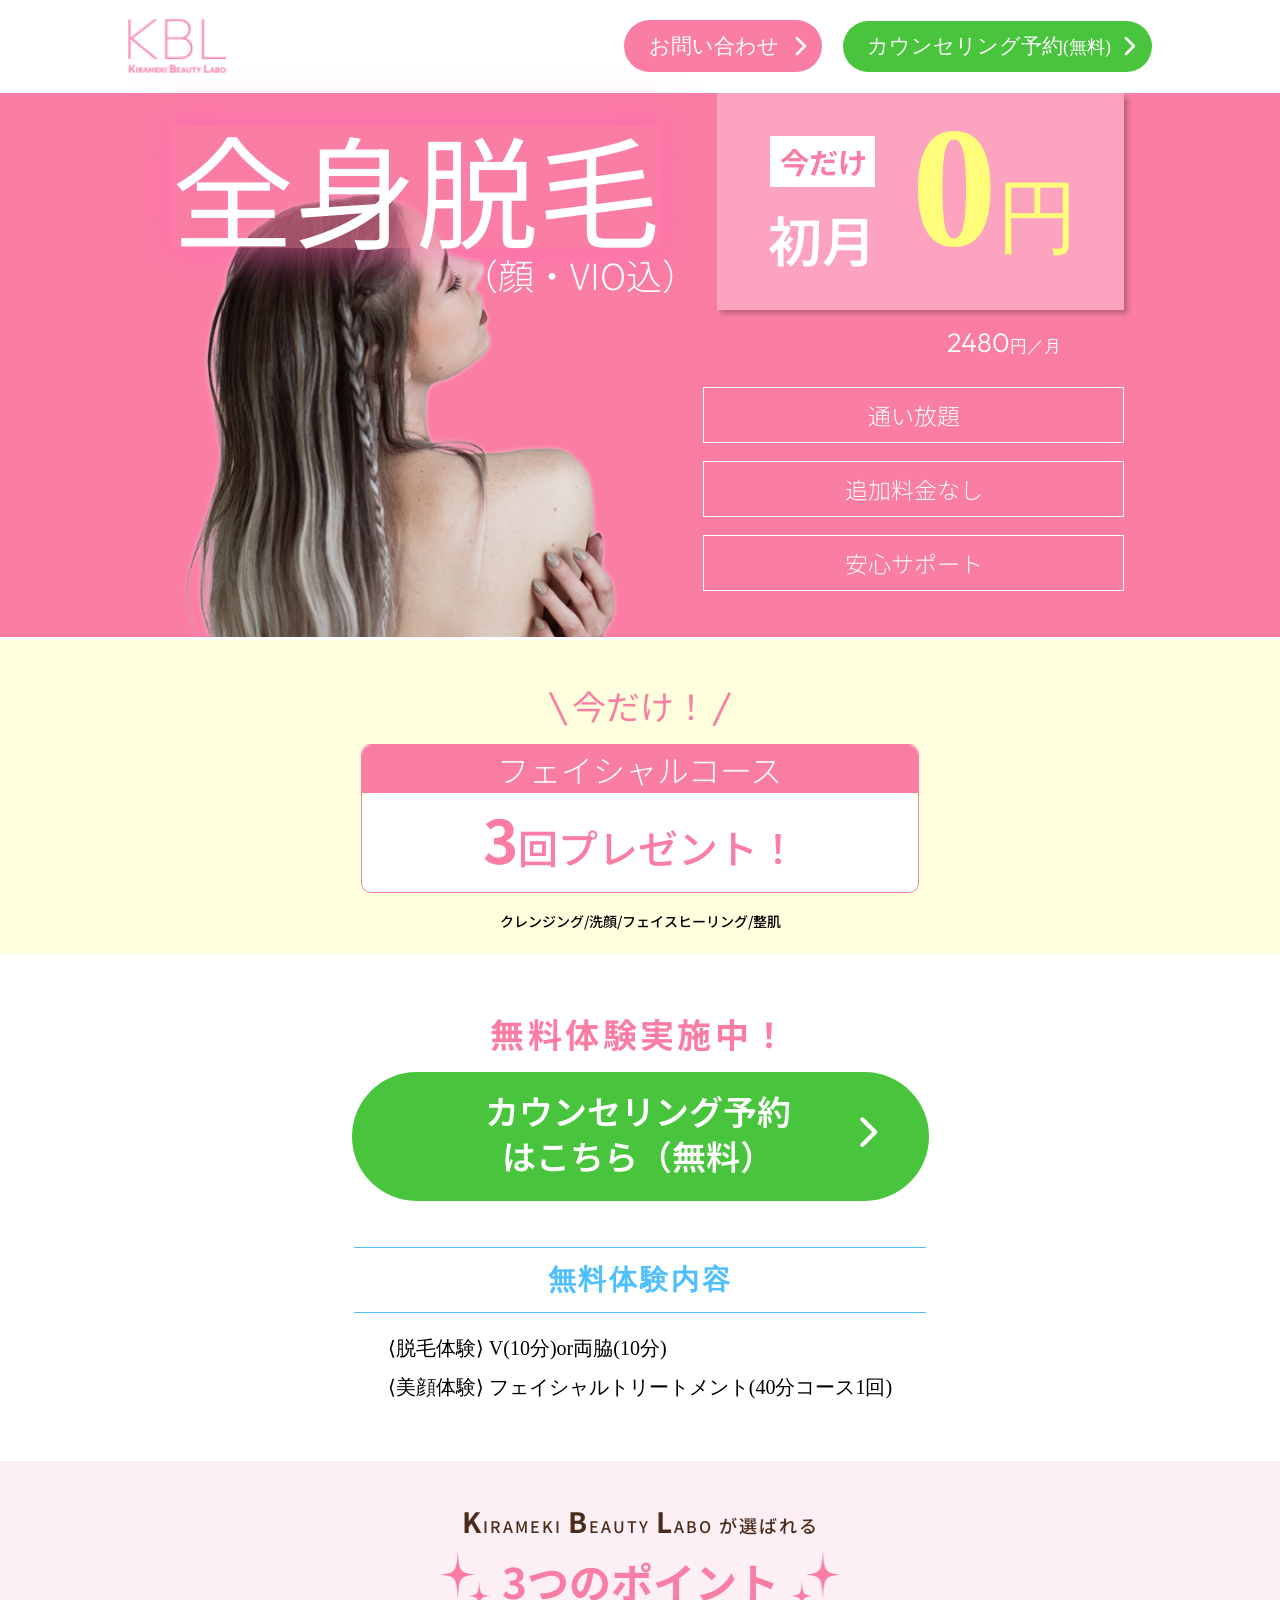
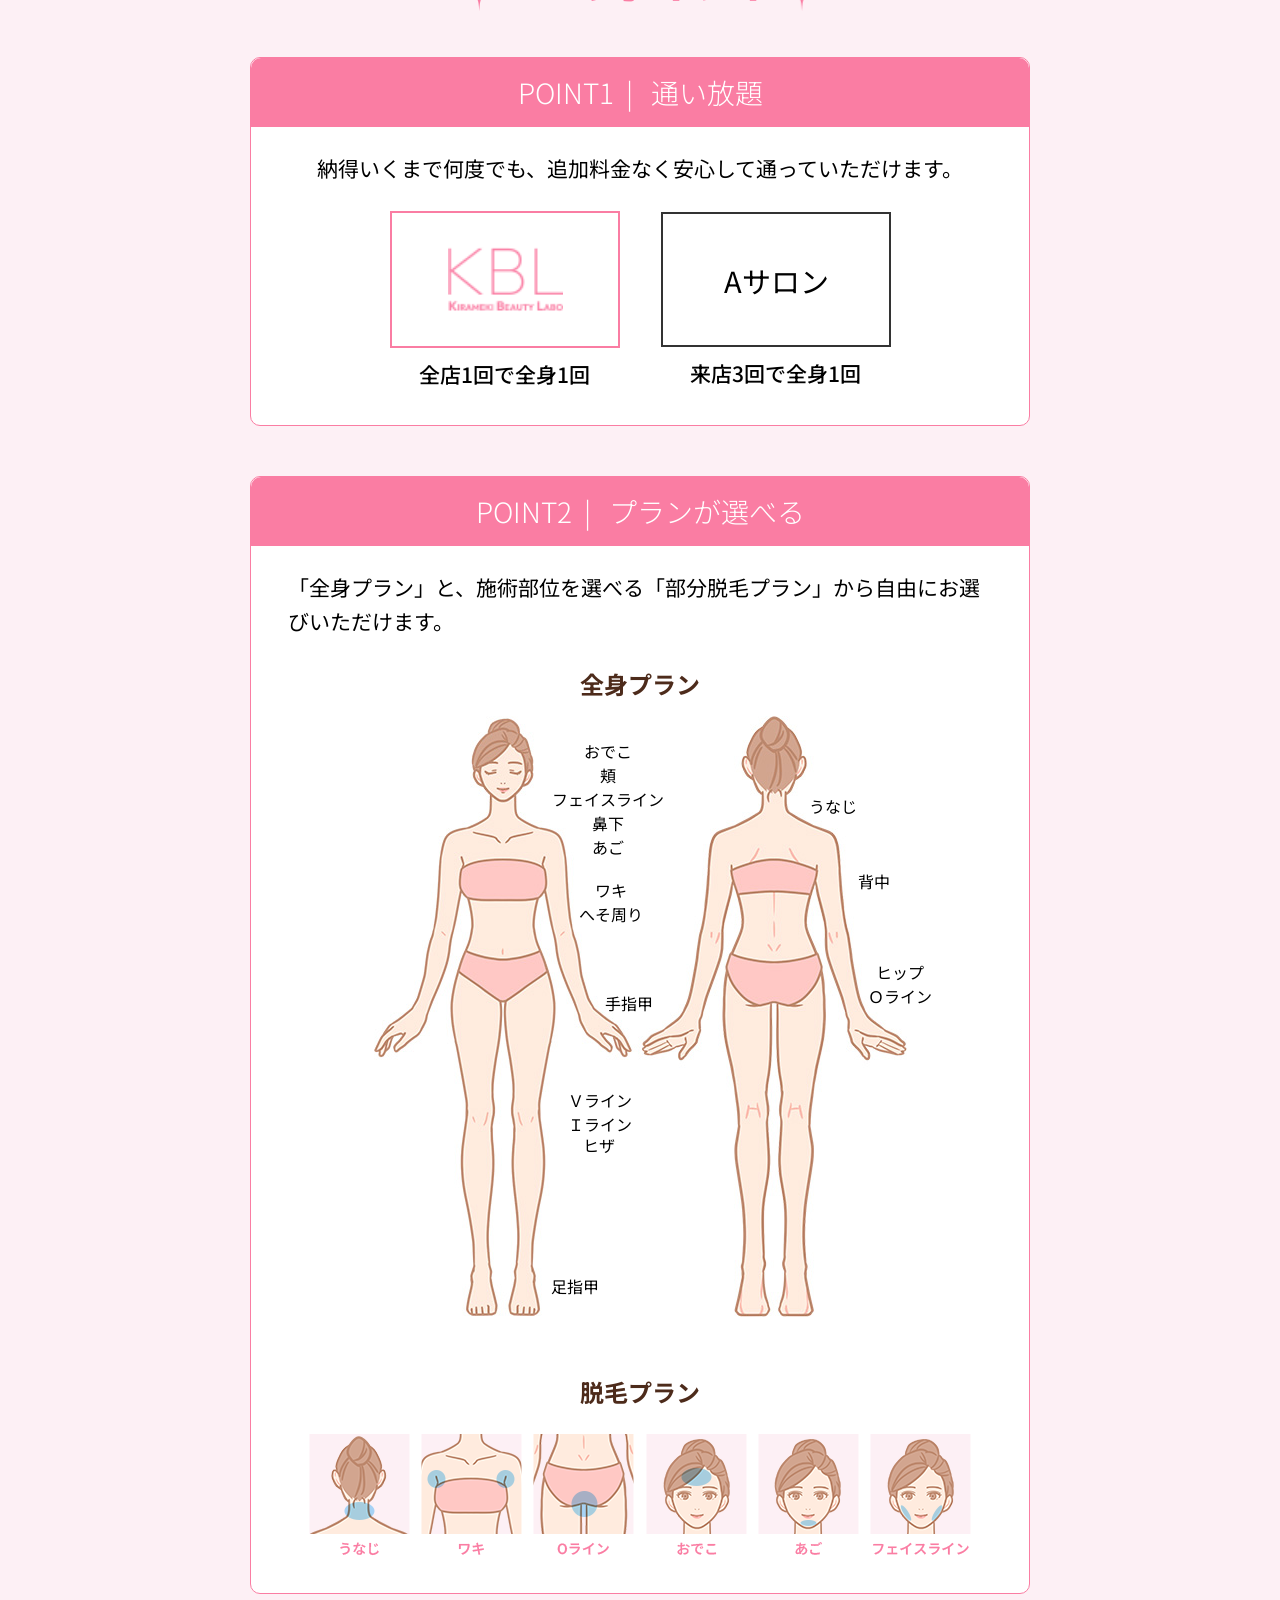
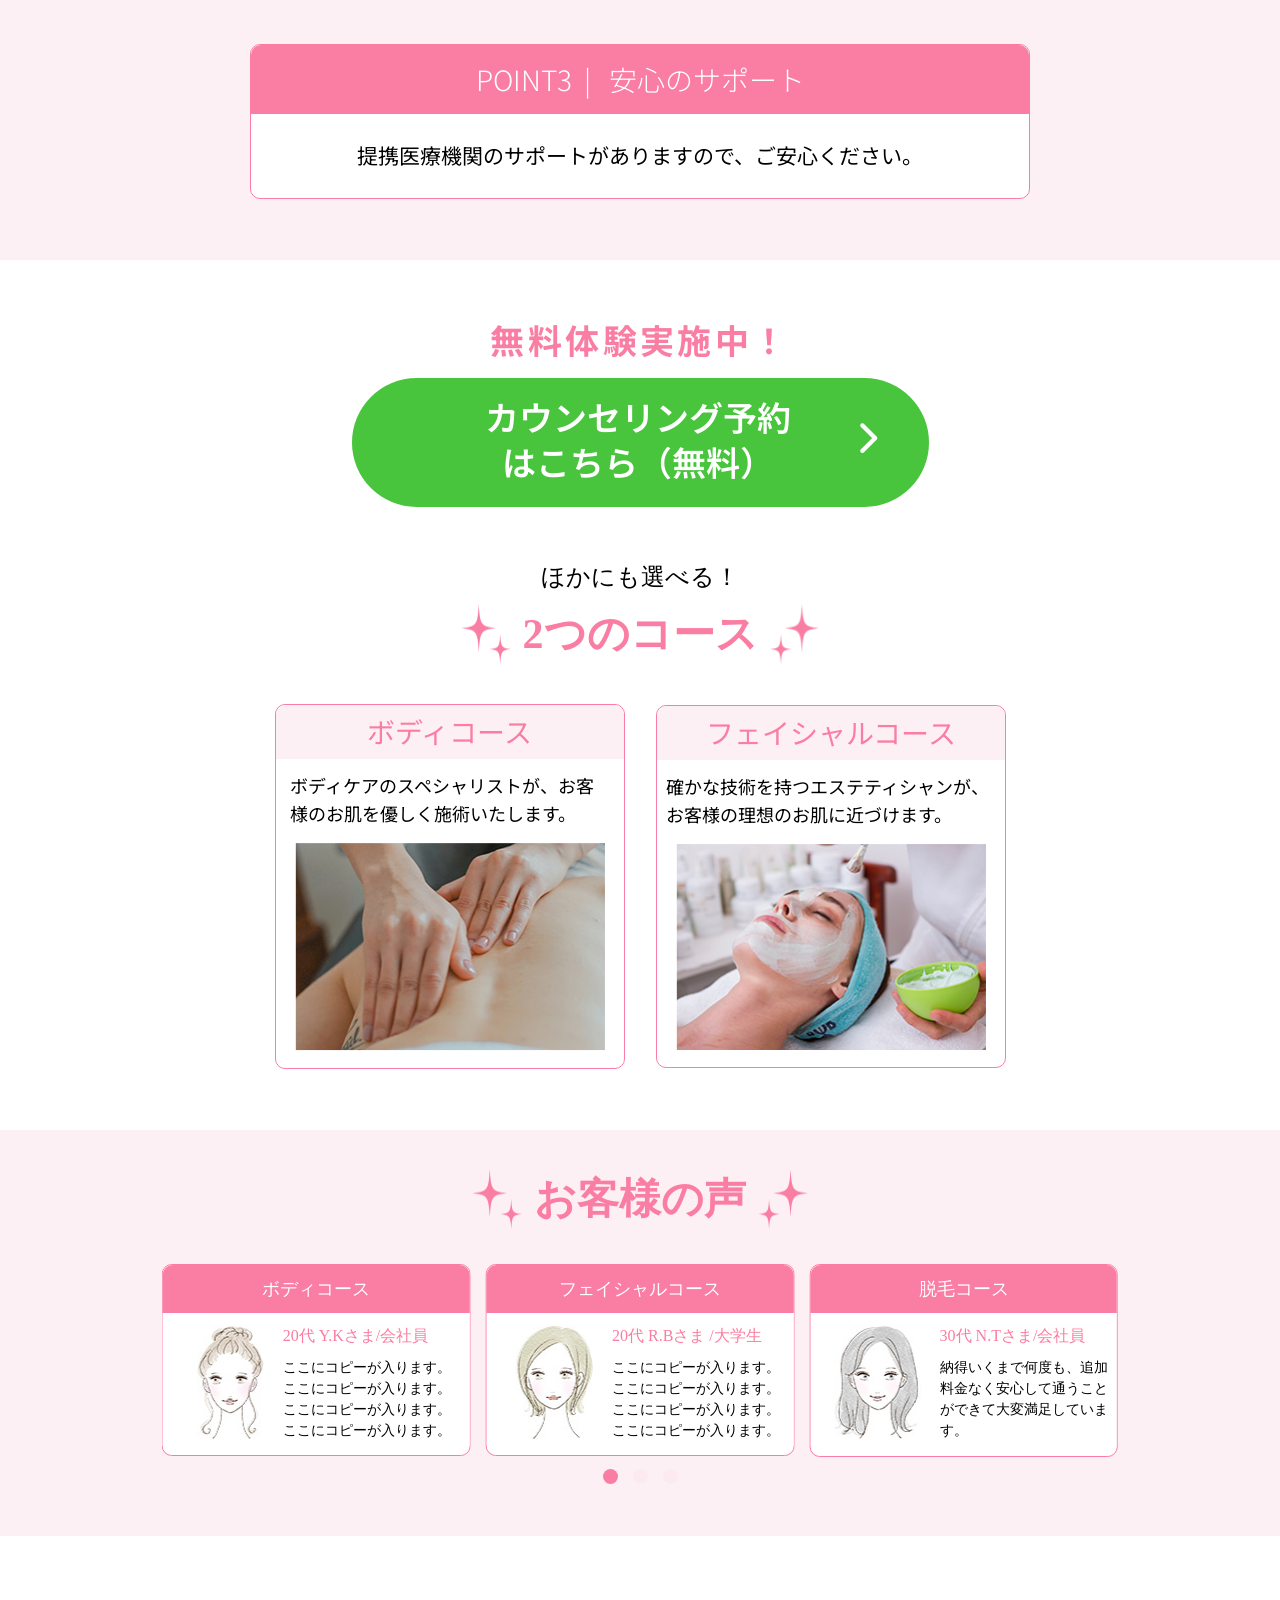
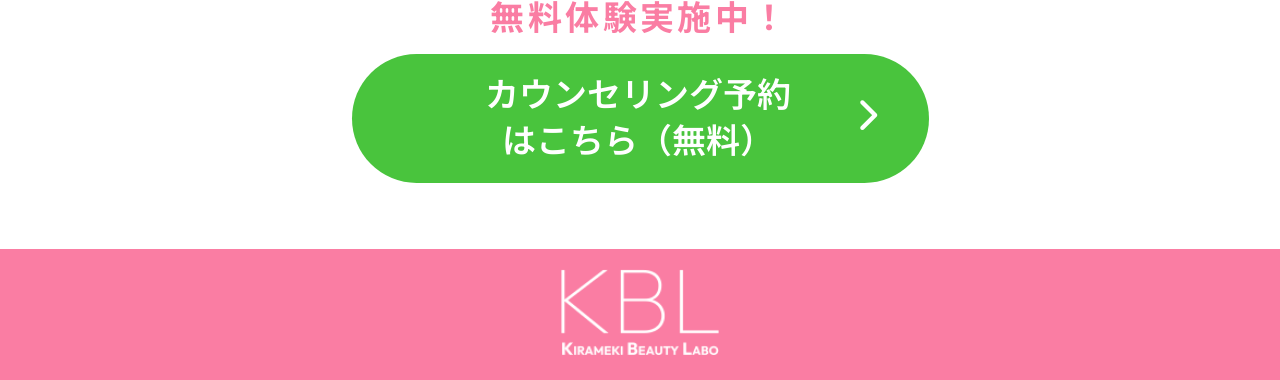
==== index.html @ ac5797e5 "初回投稿" ====
<!DOCTYPE html>
<html lang="ja">
<head>
    <title>全身脱毛今だけ初月0円：KIRAMEKI BEAUTY LABO</title>
    <meta charset="UTF-8">
    <meta name="viewport" content="width=device-width, initial-scale=1.0">
    <meta name="description" content="通い放題、追加料金なし、安心サポートのKBL全身脱毛が今だけ初月0円">
    <meta property="og:title" content="全身脱毛今だけ初月0円：KIRAMEKI BEAUTY LABO">
    <meta property="og:description" content="通い放題、追加料金なし、安心サポートのKBL全身脱毛が今だけ初月0円">
    <meta property="og:type" content="article">
    <meta property="og:url" content="https://example.com">
    <meta property="og:site_name" content="KIRAMEKI BEAUTY LABO">
    <!-- font -->
    <link rel="preconnect" href="https://fonts.googleapis.com">
    <link rel="preconnect" href="https://fonts.gstatic.com" crossorigin>
    <link href="https://fonts.googleapis.com/css2?family=Noto+Sans+JP:wght@100..900&family=Outfit:wght@100..900&display=swap" rel="stylesheet">
    <!-- css -->
    <link rel="stylesheet" type="text/css" href="/assets/style/reset.css">
    <link rel="stylesheet" type="text/css" href="/assets/style/styles.css">
    <link rel="stylesheet" type="text/css" href="/assets/style/styles-mobile.css">
    <!-- Font Awesome 6.7.0 CDN（無料版） -->
    <link href="https://cdnjs.cloudflare.com/ajax/libs/font-awesome/6.7.2/css/all.min.css" rel="stylesheet">
    <!-- js -->
    <script src="https://ajax.googleapis.com/ajax/libs/jquery/3.6.0/jquery.min.js"></script>
    <script src="/assets/script/main.js" defer></script>
    <script src="/assets/script/swiper.js" defer></script>
    <!-------------- Swiper CSS ------------------------------------------------------------->
    <link rel="stylesheet" href="https://cdn.jsdelivr.net/npm/swiper@8/swiper-bundle.min.css">
    <!-------------- Swiper JS -------------------------------------------------------------->
    <script src="https://cdn.jsdelivr.net/npm/swiper@8/swiper-bundle.min.js"></script>
</head>
<body>
    <header class="header">
        <div class="header__logo">
            <img src="/assets/image/logo.png" alt="KBLのロゴ">
        </div>
        <nav class="header-nav">
            <a href="/anfrage" class="header__link header__link--pink">
                <p class="header__link-text">お問い合わせ</p>
                <i class="fa-solid fa-chevron-right header__icon"></i>
            </a>
            <a href="/reservation" class="header__link header__link--green">
                <p class="header__link-text">カウンセリング予約<span>(無料)</span></p>
                <i class="fa-solid fa-chevron-right header__icon"></i>
            </a>
        </nav>
    </header>
    <main class="main">
        <section class="main-visual">
            <picture>
                <source media="(min-width: 768px)" srcset="/assets/image/mainvisual.jpg">
                <source media="(max-width: 767px)" srcset="/assets/image/main_visual_sp.jpg">
                <img src="/assets/image/mainvisual.jpg" alt="メインビジュアル">
            </picture>
            <div class="main-visual__wrapper" >
                <h1 class="main-visual__title">全身脱毛</h1>
                <p class="main-visual__subtitle">（顔・VIO込）</p>
                <div class="main-visual__price">
                    <div class="main-visual__price-top">
                        <span class="main-visual__label main-visual__label--pink">今だけ</span>
                        <span class="main-visual__label main-visual__label--white">初月</span>
                    </div>
                    <div class="main-visual__price-bottom">
                        <span class="main-visual__price-value">0</span><span class="main-visual__price-unit">円</span>
                    </div>
                </div>
                <div class="main-visual__monthly">
                    <p class="main-visual__monthly-price">2480<span class="main-visual__monthly-unit">円／月</span></p>
                </div>
                <div class="main-visual__features">
                    <div class="main-visual__feature">通い放題</div>
                    <div class="main-visual__feature">追加料金なし</div>
                    <div class="main-visual__feature">安心サポート</div>
                </div>
            </div>
        </section>
        <section class="campaign">
            <p class="campaign__label">
                <span class="campaign__label--left">\</span>
                今だけ！
                <span class="campaign__label--right">/</span>
            </p>
            <div class="campaign__content">
                <h2 class="campaign__title">フェイシャルコース</h2>
                <p class="campaign__gift"><strong>3</strong>回プレゼント！</p>
            </div>
            <p class="campaign__details">クレンジング/洗顔/フェイスヒーリング/整肌</p>
        </section>
        <section class="trial">
            <h2 class="trial__title">無料体験実施中！</h2>
            <div class="trial__cta">
                <p class="trial__text">カウンセリング予約<span>はこちら（無料）</span></p>
                <i class="trial__icon fa-solid fa-chevron-right"></i>
            </div>
        </section>
        <section class="trial-detail">
            <h2 class="trial-detail__title">無料体験内容</h2>
            <div class="trial-detail__content">
                <h3 class="trial-detail__item">⟨脱毛体験⟩ V<span>(10分)</span>or両脇<span>(10分)</span></h3>
                <h3 class="trial-detail__item">⟨美顔体験⟩ フェイシャルトリートメント<span>(40分コース1回)</span></h3>
            </div>    
        </section>
        <section class="features">
            <div class="features__intro">
                <p class="features__brand"><span><strong>K</strong>IRAMEKI <strong>B</strong>EAUTY <strong>L</strong>ABO</span> が選ばれる</p>
                <h2 class="glitter features__title">
                    <img src="/assets/image/kirakira_1.png" alt="キラキラマーク">
                    3つのポイント
                    <img src="/assets/image/kirakira_2.png" alt="キラキラマーク">
                </h2>
            </div>
            <div class="features__points">
                <div class="features__point features__point--unlimited">
                    <h3 class="features__heading">POINT1&nbsp;&nbsp;|&nbsp;&nbsp;&nbsp;通い放題</h3>
                    <p class="features__desc">納得いくまで何度でも、追加料金なく安心して通っていただけます。</p>
                    <div class="comparison">
                        <div class="comparison__item">
                            <div class="comparison__logo comparison__logo--pink">
                                <img src="/assets/image/logo.png" alt="KBLのロゴ">
                            </div>
                            <p class="comparison__text">全店1回で全身1回</p>
                        </div>
                        <div class="comparison__item">
                            <div class="comparison__logo comparison__logo--black">
                                <p class="comparison__label">Aサロン</p>
                            </div>
                            <p class="comparison__text">来店3回で全身1回</p>
                        </div>
                    </div>
                </div>
                <div class="features__point features__point--plan">
                    <h3 class="features__heading">POINT2&nbsp;&nbsp;|&nbsp;&nbsp;&nbsp;プランが選べる</h3>
                    <p class="features__desc">「全身プラン」と、施術部位を選べる「部分脱毛プラン」から自由にお選びいただけます。</p>
                    <h4 class="features__subheading">全身プラン</h4>
                    <div class="plan plan--full">
                        <img src="/assets/image/zensin.jpg" alt="全身プラン">
                        <div class="plan__area plan__area--head">
                            おでこ <br>
                            頬 <br>
                            フェイスライン <br>
                            鼻下 <br>
                            あご
                        </div>
                        <div class="plan__area plan__area--body">
                            ワキ <br>
                            へそ周り 
                        </div>
                        <div class="plan__area plan__areahand">
                            手指甲
                        </div>
                        <div class="plan__area plan__area--lower_body">
                            Ｖライン <br>
                            Ｉライン
                        </div>
                        <div class="plan__area plan__area--knees">
                            ヒザ 
                        </div>
                        <div class="plan__area plan__area--leg">
                            足指甲
                        </div>
                        <div class="plan__area plan__area--head_back">
                            うなじ
                        </div>
                        <div class="plan__area plan__area--back">
                            背中
                        </div>
                        <div class="plan__area plan__area--hip">
                            ヒップ <br>
                            Ｏライン
                        </div>
                    </div>
                    <h4 class="features__subheading features__subheading--marge">脱毛プラン</h4>
                    <div class="plan plan--partial">
                        <img src="/assets/image/plan_A.png" alt="脱毛プランA">
                        <img src="/assets/image/plan_B.png" alt="脱毛プランB">
                    </div>
                </div>
                <div class="features__point features__point--support">
                    <h2 class="features__heading">POINT3&nbsp;&nbsp;|&nbsp;&nbsp;&nbsp;安心のサポート</h2>
                    <p class="features__desc">提携医療機関のサポートがありますので、ご安心ください。</p>
                </div>
            </div>
        </section>
        <section class="trial">
            <h2 class="trial__title">無料体験実施中！</h2>
            <div class="trial__cta">
                <p class="trial__text">カウンセリング予約<span>はこちら（無料）</span></p>
                <i class="trial__icon fa-solid fa-chevron-right"></i>
            </div>
        </section>
        <section class="course">
            <p class="course__label">ほかにも選べる！</p>
            <h2 class="glitter course__title">
                <img src="/assets/image/kirakira_1.png" alt="キラキラマーク">
                2つのコース
                <img src="/assets/image/kirakira_2.png" alt="キラキラマーク">
            </h2>
            <div class="course__list">
                <div class="course__item">
                    <h3 class="course__name">ボディコース</h3>
                    <p class="course__desc">ボディケアのスペシャリストが、お客様のお肌を優しく施術いたします。</p>
                    <img src="assets/image/body.jpg" alt="ボディコース">
                </div>
                <div class="course__item">
                    <h3 class="course__name">フェイシャルコース</h3>
                    <p class="course__desc course__desc--right">確かな技術を持つエステティシャンが、お客様の理想のお肌に近づけます。</p>
                    <img src="assets/image/face.jpg" alt="フェイシャルコース">
                </div>
            </div>
        </section>
        <section class="voice">
            <h2 class="glitter voice__title">
                <img src="/assets/image/kirakira_1.png" alt="キラキラマーク">
                お客様の声
                <img src="/assets/image/kirakira_2.png" alt="キラキラマーク">
            </h2>
            <div class="swiper">
                <div class="voice__list swiper-wrapper">
                    <div class="voice__item swiper-slide">
                        <h3 class="voice__course">フェイシャルコース</h3>
                        <div class="voice__person">
                            <img src="/assets/image/20dai_r_b.jpg" alt="20代 R.Bさま /大学生">
                            <div>
                                <h4 class="voice__name">20代 R.Bさま /大学生</h4>
                                <p class="voice__comment">ここにコピーが入ります。ここにコピーが入ります。ここにコピーが入ります。ここにコピーが入ります。</p>
                            </div>
                        </div>
                    </div>
                    <div class="voice__item swiper-slide">
                        <h3 class="voice__course">脱毛コース</h3>
                        <div class="voice__person">
                            <img src="/assets/image/30dai_n_t.jpg" alt="30代 N.Tさま/会社員">
                            <div>
                                <h4 class="voice__name">30代 N.Tさま/会社員</h4>
                                <p class="voice__comment">納得いくまで何度も、追加料金なく安心して通うことができて大変満足しています。</p>
                            </div>
                        </div>
                    </div>
                    <div class="voice__item swiper-slide">
                        <h3 class="voice__course">ボディコース</h3>
                        <div class="voice__person">
                            <img src="/assets/image/20_y_k.jpg" alt="20代 Y.Kさま/会社員">
                            <div>
                                <h4 class="voice__name">20代 Y.Kさま/会社員</h4>
                                <p class="voice__comment">ここにコピーが入ります。ここにコピーが入ります。ここにコピーが入ります。ここにコピーが入ります。</p>
                            </div>
                        </div>
                    </div>
                </div>
                <div class="swiper-pagination"></div>
            </div>
        </section>
        <section class="trial">
            <h2 class="trial__title">無料体験実施中！</h2>
            <div class="trial__cta">
                <p class="trial__text">カウンセリング予約<span>はこちら（無料）</span></p>
                <i class="trial__icon fa-solid fa-chevron-right"></i>
            </div>
        </section>
        <footer class="footer">
            <div class="footer__logo">
                <img src="/assets/image/logo_white.png" alt="KBLのロゴ">
            </div>
        </footer>
    </main>
</body>
</html>
---- assets/style/styles.css ----
@charset "UTF-8";
html {
    scroll-behavior: smooth;
    width: 100%;
    font-size: clamp(8px, 2vw, 20px);
}

a:hover {
    opacity: 0.6;
}

.header {
    display: flex;
    justify-content: space-between;
    align-items: center;
    max-width: 1030px;
    margin: 0 auto;
}


.header__logo {
    padding-top: 0.9rem;
    padding-bottom: 0.8rem;
    width: 4.9rem;
    margin-left: 0.15rem;
}

.header__logo img {
    width: 100%;
    object-fit: cover;
}


.header-nav {
    display: flex;
    justify-content: end;
    align-items: center;
    gap: 1.05rem;
}

.header__link {
    display: flex;
    justify-content: center;
    align-items: center;
    font-size: 1.056rem;
    gap: 0.7rem;
    color: #ffffff;
    border-radius: 50px;
}

.header__link span {
    font-size: 0.8935rem;
} 

.header__link--pink{
    background-color: #fa7da3;
    padding: 0.8rem 0.8rem 0.75rem 1.25rem;
}

.header__link--green{
    background-color: #49c43d;
    gap: 0.55rem;
    padding: 0.75rem 0.85rem 0.75rem 1.2rem;
    margin-right: 0.15rem;
}

.main-visual {
    width: 100%;
    position: relative;
}

.main-visual img {
    width: 100%;
    object-fit: cover;
}   

.main-visual__wrapper {
    position: absolute;
    top: 0;
    left: max(0px, calc(100% - 1030px) / 2);
    max-width: 1030px;
    width: 100%;
    height: 100%;
}

.main-visual__title {
    position: absolute;
    top: 1.65rem;
    left: 2.35rem;
    font-size: 6.1075rem;
    font-weight: 400;
    font-family: 'Noto Sans JP', sans-serif;
    color: #ffffff;
    background-color: rgba(250, 125, 163, 0.6);
    box-shadow: 0px 0px 35px 10px rgba(255, 105, 180, 0.6);
}

.main-visual__subtitle {
    position: absolute;
    top: 8.15rem;
    left: 16.85rem;
    font-size: 1.8rem;
    font-weight: 300;
    font-family: 'Noto Sans JP', sans-serif;
    color: #ffffff;
}

.main-visual__price {
    position: absolute;
    top: 0;
    right: 1.55rem;
    display: flex;
    justify-content: center;
    align-items: center;
    padding-top: clamp(1rem, 3.1vw, 2.2rem);
    padding-right:  clamp(1rem, 3.6vw, 2.6rem);
    padding-bottom: clamp(1rem, 3.2vw, 2.3rem); 
    padding-left: clamp(1rem, 4vw, 2.9rem);
    background-color: rgb(252, 164, 191);
    gap:1.75rem;
    box-shadow: 3.54px 3.54px 5px rgba(0, 0, 0, 0.25);
}

.main-visual__price-top {
    display: flex;
    justify-content: center;
    align-items: center;
    flex-direction: column;
    gap: 1.25rem;
}

.main-visual__label {
    display: inline-block;
}

.main-visual__label--pink {
    font-size: 1.4625rem;
    font-weight: 700;
    font-family: 'Noto Sans JP', sans-serif;
    color: #fa7da3;
    background-color: #ffffff;
    line-height: 2.5825rem;
    padding-left: 0.5rem;
    padding-right: 0.4rem;
}

.main-visual__label--white {
    font-size: 2.7rem;
    font-weight: 600;
    font-family: 'Noto Sans JP', sans-serif;
    color: #ffffff;
}

.main-visual__price-bottom {
    display: flex;
    justify-content: center;
    align-items: flex-end;
    color: #fffd7a;
    line-height: 0.8;
    transform: translateY(-0.6rem);
}

.main-visual__price-value {
    font-size: 8.55rem;
    font-weight: 700;
}

.main-visual__price-unit {
    font-size: 4.05rem;
    font-weight: 500;
    transform: translateY(-0.3rem);
}

.main-visual__monthly {
    position: absolute;
    top: clamp(1rem, 20.3vw,11.8rem);
    right: 4.7rem;
    font-family: 'Outfit', sans-serif;
    color: #ffffff;
}
.main-visual__monthly-price {
    font-size: 1.34rem;
    font-weight: 300;
}

.main-visual__monthly-unit {
    font-size: 0.851rem;
    font-weight: 200;
}

.main-visual__features {
    position: absolute;
    bottom: clamp(1rem, 3.8vw, 2.75rem);
    right: 1.55rem;    
    font-weight: 300;
    font-family: 'Noto Sans JP', sans-serif;
    color: #ffffff;
    display: flex;
    flex-direction: column;
    justify-content: center;
    align-items: center;
    gap: clamp(0.1rem, 1.4vw,1rem);
}

.main-visual__feature {
    font-size: 1.4rem;
    width: 21.05rem;
    display: flex;
    justify-content: center;
    align-items: center;
    border: 1px solid#ffffff;
    line-height:  clamp(1rem, 5vw, 3.5rem);
}

.campaign {
    display: flex;
    flex-direction: column;
    justify-content: center;
    align-items: center;
    gap: 1.05rem;
    background-color: #fffedd;
    font-family: 'Noto Sans JP', sans-serif;
}

.campaign__label {
    margin-top: 2.3rem;
    font-size: 1.7rem;
    font-weight: 400;
    color: #fa7da3;
}

.campaign__label span{
    font-size: 1.8rem;
    font-weight: 500;
    display: inline-block;
}

.campaign__label--left {
    transform: rotate(-10deg);
}

.campaign__label--right {
    transform: rotate(10deg);
}

.campaign__content {
    display: flex;
    flex-direction: column;
    justify-content: center;
    align-items: center;
    border: 1px solid #fa7da3;
    border-radius: 10px;
}

.campaign__title {
    font-size: 1.6rem;
    font-weight: 300;
    color: #ffffff;
    border-top-left-radius: 10px;
    border-top-right-radius: 10px;
    background-color: #fa7da3;
    text-align: center;
    padding-top: 0.4rem;
    padding-bottom: 0.4rem;
    padding-left: 6.75rem;
    padding-right: 6.8rem
}

.campaign__gift {
    width: 100%;
    font-size: 2rem;
    font-weight: 500;  
    border-radius: 10px;
    text-align: center;
    line-height: 4.5rem;
    color: #fa7da3;
    background-color: #ffffff;
}

.campaign__gift strong {
    font-size: 3rem;  
}

.campaign__details {
    font-size: 0.7rem;
    font-weight: 500;  
    margin-bottom: 1.3rem;
}

.trial {
    display: flex;
    flex-direction: column;
    justify-content: center;
    align-items: center;
    font-size: 1.7rem;
    font-family: 'Noto Sans JP', sans-serif;
    gap: 1.05rem;
    font-weight: 600;
}

.trial__title {
    margin-top: 3.15rem;
    color: #fa7da3;
    letter-spacing: 0.1em;
}

.trial__cta {
    display: flex;
    justify-content: center;
    align-items: center;
    border-radius: 100px;
    color: #ffffff;
    background-color: #49c43d;
    gap: 2.5rem;
    padding: 0.8rem 2.6rem 1.1rem 5.95rem;
    margin-bottom: 2.3rem;   
}

.trial__text {
    display: flex;
    flex-wrap: wrap;        
    max-width: 16.75rem;
    line-height: 2.277rem;       
}

.trial__text {
    display: block;
    text-align: center;
}

.trial-detail {
    display: flex;
    flex-direction: column;
    justify-content: center;
    align-items: center;
    gap: 0.8rem;
}

.trial-detail__title {
    font-size: 1.4rem;
    font-weight: 600;
    padding: 0.9rem 9.7rem;
    color: #50bfff;
    border-top: 1px solid #50bfff;     /* 上にボーダー */
    border-bottom: 1px solid #50bfff;  /* 下にボーダー */
    letter-spacing: 0.1em;
}

.trial-detail__content {
    line-height: 1.9595rem;
    margin-bottom: 2.7rem;
}

.trial-detail__item {
    font-weight: 400;
}

.features {
    background-color: rgb(253, 240, 245);
    overflow: hidden;
    font-family: 'Noto Sans JP', sans-serif; 
}

.features__intro {
    display: flex;
    flex-direction: column;
    justify-content: center;
    align-items: center;
    margin-top: 2.3rem;
    margin-bottom: 2.3rem;
    gap: 0.75rem;
    font-weight: 500;
}

.features__brand {
    color: #4d2b1b;
    font-size: 0.9035rem;
    letter-spacing: 0.1rem;
}

.features__brand span {
    font-size: 0.8rem;
}

.features__brand strong {
    font-size: 1.4rem;
}

.glitter {
    display: flex;
    justify-content: center;
    align-items: center;
    font-size: 2.1rem;
    color: #fa7da3;
    gap: 0.6rem;
}

.glitter img {
    display: block;
    width: 2.483rem;
}

.features__points {
    display: flex;
    flex-direction: column;
    justify-content: center;
    align-items: center;
    gap: 2.5rem;
    padding-bottom: 3.05rem;
}

.features__point {
    width: 39rem;
    display: flex;
    flex-direction: column;
    justify-content: center;
    align-items: center;
    border: 1px solid #fa7da3;
    background-color: #ffffff;
    border-radius: 10px;
}

.features__heading {
    width: 100%;
    font-size: 1.4rem;
    font-weight: 300;
    text-align: center;
    color: #ffffff;
    background-color: #fa7da3;
    padding-top: 1rem;
    padding-bottom: 1.05rem;
    border-top-left-radius: 10px;
    border-top-right-radius: 10px;
}

.features__desc {
    max-width: 35.2rem;
    margin: 1.25rem auto;
    font-size: 1.05rem;
    line-height: 1.6935rem;
}

.comparison {
    display: flex;
    justify-content: center;
    align-items: center;
    gap: 2.05rem;
}

.comparison__item {
    width: 11.5rem;
    height: 100%;
}

.comparison__logo {
    padding: 1.7rem 2.75rem 1.6rem 2.8rem;
}

.comparison__logo--pink {
    border: 2px solid #fa7da3;
}

.comparison__logo--black {
    border: 2px solid #333333;
}

.comparison__logo--black p {
    display: flex;
    justify-content: center;
    align-items: center;
}

.comparison__logo img {
    width: 100%;
    object-fit: cover;
}

.comparison__label {
    font-size: 1.4514rem;
}

.comparison__text {
    display: flex;
    justify-content: center;
    align-items: center;
    margin-top: 0.8rem;
    margin-bottom: 2rem;
    font-size: 1.05rem;
    font-weight: 500;
}

.features__subheading {
    font-size: 1.2rem;
    color: #4d2b1b;
    margin-top: 0.4rem;
    margin-bottom: 1rem;
}

.plan--full {
    position: relative;
    width: 26.65rem;
}

.plan--full img {
    width: 100%;
    object-fit: cover;
}

.plan__area {
    position: absolute;
    font-size: 0.8rem;
    text-align: center;
    line-height: 1.2rem;
}

.plan__area--head {
    top: 1.15rem;
    left: 8.9rem;
}

.plan__area--body {
    top: 8.1rem;
    left: 10.25rem;
}

.plan__areahand {
    top: 13.75rem;
    left: 11.55rem;
}

.plan__area--lower_body {
    bottom: 9.15rem;
    left: 9.7rem;
}

.plan__area--knees {
    bottom: 8.1rem;
    left: 10.45rem;
}

.plan__area--leg {
    bottom: 1.05rem;
    left: 8.85rem;
}

.plan__area--head_back {
    top: 3.9rem;
    right: 2.5rem;
}

.plan__area--back {
    top: 7.65rem;
    right: 0.85rem;
}

.plan__area--hip {
    top: 12.2rem;
    right: -1.25rem;
}

.features__subheading--marge {
    margin-top: 3.05rem;
    margin-bottom: 1.5rem;
}

.plan--partial {
    display: flex;
    justify-content: center;
    align-items: center;
    gap: 0.6rem;
    margin-bottom: 1.85rem;
}

.plan--partial img {
    width: 16.25rem;
    object-fit: cover;
}

.course {
    margin-top: 0.6rem;
    margin-bottom: 3.05rem;
    display: flex;
    flex-direction: column;
    justify-content: center;
    align-items: center;
}

.course__label {
    margin-bottom: 0.75rem;
    font-size: 1.2rem;
    font-weight: 400;
}

.course__title {
    margin-bottom: 2rem;
}

.course__list {
    display: flex;
    justify-content: center;
    align-items: center;
    gap: 1.55rem;
    font-family: 'Noto Sans JP', sans-serif; 
}

.course__item {
    width: 17.5rem;
    display: flex;
    flex-direction: column;
    justify-content: center;
    align-items: center;
    border: 1px solid #fa7da3;
    border-radius: 10px;
}

.course__name {
    width: 100%;
    font-size: 1.4rem;
    font-weight: 400;
    color: #fa7da3;
    background-color: rgb(253, 240, 245);
    border-top-left-radius: 10px;
    border-top-right-radius: 10px;
    text-align: center;
    padding-top: 0.6rem;
    padding-bottom: 0.7rem;
}

.course__desc {
    font-size: 0.9rem;
    display: flex;
    flex-wrap: wrap; 
    max-width: 16rem;
    padding-top: 0.6rem;
    padding-bottom: 0.8rem;
    line-height: 1.4rem;
}

.course__desc--right{
    max-width: 16.5rem;
}

.course__item img{
    display: inline-block;
    width: 15.5rem;
    object-fit: cover;
    margin-bottom: 0.85rem;
}

.voice {
    background-color: rgb(253, 240, 245);
}

.voice__title {
    padding-top: 1.95rem;
    padding-bottom: 1.75rem;
}

.swiper {
    width: 100%;
    max-width: 47.8rem;
    margin: 0 auto;
}


.voice__item {
    border: 1px solid #fa7da3;
    border-radius: 10px;
}

.voice__course {
    width: 100%;
    display: flex;
    justify-content: center;
    align-items: center;
    font-size: 0.9rem;
    font-weight: 400;
    color: #ffffff;
    background-color: #fa7da3;
    padding-top: 0.75rem;
    padding-bottom: 0.75rem;
    border-top-left-radius: 10px;
    border-top-right-radius: 10px;
}

.voice__person {
    width: 100%;
    display: flex;
    justify-content: center;
    align-items: center;
    background-color: #ffffff;
    border-bottom-left-radius: 10px;
    border-bottom-right-radius: 10px;
}

.voice__person img {
    padding: 0.65rem 0.95rem 0.8rem 1.1rem;
    object-fit: cover;
}

.voice__name {
    font-size: 0.8rem;
    font-weight: 400;
    color: #fa7da3;
}

.voice__comment {
    font-size: 0.7rem;
    font-weight: 400;
    line-height: 1.05rem;
    display: flex;
    flex-wrap: wrap;        
    max-width: 8.75rem;
    margin-top: 0.65rem;
}

.swiper-pagination {
    position: static !important;
}

.swiper-pagination-bullet {
    width: 0.75rem !important;
    height: 0.75rem !important;
    background-color: rgba(255, 210, 210) !important; /* 色も変更可 */
    margin: 0.6rem 0.375rem 2.45rem 0.375rem !important; /* 間隔調整 */
}

.swiper-pagination-bullet-active {
    opacity: 1 !important; /* アクティブ時の透明度 */
    background-color: #fa7da3 !important; /* アクティブ時の色 */
}

.footer {
    display: flex;
    justify-content: center;
    align-items: center;
    background-color: #fa7da3;
    margin-top: 1rem;
}

.footer__logo {
    width: 7.9rem;
}

.footer__logo img {
    width: 100%;
    object-fit: cover;
    padding-top: 1rem;
    padding-bottom: 1.1rem;
}
---- assets/style/styles-mobile.css ----
@charset "UTF-8";

@media (max-width: 767px) {

    .header__logo {
        width: 9rem;
        padding-top: 1.25rem;
        padding-bottom: 0.6rem;
        margin-left: 1.5rem;
    }

    .header-nav {
        gap: 1.25rem
    }

    .header__link-text {
        font-size: 1.5rem;
    }

    .header__link--pink {
        padding: 1.25rem 1.125rem 1.375rem 1.375rem;
    }

    .header__link--green {
        margin-right: 1.125rem;
        padding: 1.25rem 1.25rem 1.25rem 1.375rem;
    }

    .main-visual__title {
        font-size: 5.25rem;
        top: 2.875rem;
        left: 2.25rem;
    }

    .main-visual__subtitle {
        font-size: 2.25rem;
        top: 8.875rem;
        left: 6.875rem;
    }

    .main-visual__price {
        top: 0;
        right: 0;
        padding: 3.125rem 3.125rem 3rem 3.25rem;
        gap: 1.875rem;
    }

    .main-visual__price-top {
        gap: 1.25rem
    }

    .main-visual__label--pink {
        font-size: 1.625rem;
        padding: 0.5rem 0.375rem 0.625rem 0.5rem;
    }

    .main-visual__label--white {
        font-size: 3rem ;
    }

    .main-visual__price-value {
        font-size: 9.5rem;
    }

    .main-visual__price-unit {
        font-size: 4.5rem;
    }

    .main-visual__monthly {
        top: 15rem;
        right: 3.125rem;
    }

    .main-visual__monthly-price {
        font-size: 1.75rem;
    }

    .main-visual__monthly-unit {
        font-size: 1.125rem;
    }

    .main-visual__features {
        top: 19.5rem;
        right: 3.25rem;
        gap: 1.5rem;
    }

    .main-visual__feature {
        font-size: 2.25rem;
        width: 16.625rem;
        padding-top: 1.125rem;
        padding-bottom: 1.25rem;
    }

    .campaign__label {
        font-size: 2.625rem;
        margin-top: 2.5rem;
        margin-bottom: 1rem;
    }

    .campaign__label span{
        font-size: 2.75rem;
        font-weight: 500;
        display: inline-block;
    }

    .campaign__title {
        font-size: 2.75rem;
        padding: 0.5rem 9.75rem 0.75rem 9.5rem
    }

    .campaign__gift {
        font-size: 3.375rem;
        padding-top: 1.1rem;
        padding-bottom: 1rem;
    }

    .campaign__gift strong {
        font-size: 5.25rem;
    }

    .campaign__details {
        font-size: 1.25rem; 
        margin-bottom: 2rem;
    }

    .trial {
        gap: 1.625rem;
    }

    .trial__title {
        font-size: 2.625rem;
        margin-top: 2.5rem;
    }

    .trial__cta{
        padding: 1.6rem 4rem 1.5rem 8.75rem;
        margin-bottom: 3.75rem;
    }

    .trial__text {
        font-size: 2.625rem;
        max-width: 26.5rem;
        line-height: 3.5rem;
    }

    .trial-detail {
        gap: 1.875rem;
    }

    .trial-detail__title {
        font-size: 2.125rem;
        padding: 1.375rem 15rem 1.375rem 14.75rem
    }

    .trial-detail__content {
        margin-bottom: 5.5rem;
    }

    .trial-detail__item {
        font-size: 1.75rem;
    }
    
    .trial-detail__item span {
        font-size: 1.375rem;
    }

    .features {
        margin-bottom: 1.5rem;
    }

    .features__intro {
        margin-top: 5.125rem;
        margin-bottom: 2.875rem;
    }

    .features__brand {
        font-size: 2.25rem;
    }

    .features__brand span {
        font-size: 1.875rem;
    }

    .features__brand strong {
        font-size: 2.25rem;
    }

    .glitter {
        font-size: 4rem;
    }

    .glitter img {
        display: block;
        width: 4.66375rem;
    }

    .features__points {
        gap: 4rem;
    }

    .features__point {
        width: 43.75rem;
    }

    .features__heading {
        font-size: 2.25rem;
        padding-top: 1.75rem;
        padding-bottom: 1.75rem;
    }

    .features__desc {
        font-size: 1.75rem;
        max-width: 38.875rem;
        margin-top: 2rem;
        margin-bottom: 1.5rem;
        line-height: 2.625rem;
    }

    .comparison {
        gap: 2.75rem;
    }

    .comparison__item {
        width: 17.875rem;
    }

    .comparison__logo {
        padding: 2.5rem 4.25rem 2.875rem 4.5rem;
    }

    .comparison__text {
        font-size: 1.75rem;
        margin-top: 0.8rem;
        margin-bottom: 2.5rem;
    }

    .features__subheading {
        font-size: 2.875rem;
        margin-top: 1.5rem;
        margin-bottom: 3.3rem;
    }

    .plan--full {
        width: 38.875rem;
    }
    
    .plan__area {
        font-size: 1.5rem;
        line-height: 2.25rem;
    }

    .plan__area--head {
        top: 0;
        left: 14rem;
    }

    .plan__area--body {
        top: 13.375rem;
        left: 16.25rem;
    }

    .plan__areahand {
        top: 18rem;
        left: 16.875rem;
    }

    .plan__area--lower_body {
        top: 27.25rem;
        left: 16.5rem;
    }

    .plan__area--knees {
        bottom: 8.75rem;
        left: 17.75rem;
    }

    .plan__area--leg {
        bottom: 6.5rem;
        left: 16.875rem;
    }

    .plan__area--head_back {
        top: 5.375rem;
        right: 0.875rem;
    }
    .plan__area--back {
        top: 11.25rem;
        right: 0.625rem;
    }

    .plan__area--hip {
        top: 26.375rem;
        right: 0.125rem;
    }

    .features__subheading--marge {
        margin-top: 6.25rem;
        margin-bottom: 3.75rem;
    }

    .plan--partial {
        flex-direction: column;
        gap: 2.625rem;
        margin-bottom: 2.625rem;
    }

    .plan--partial img {
        width: 40.375rem;
    }

    .features__point--support {
        padding-bottom: 0.5rem;
    }

    .course {
        margin-top: 2rem;
        margin-bottom: 2.4rem;
    }

    .course__label {
        font-size: 2.25rem;
        margin-bottom: 1rem;
    }

    .course__title {
        margin-bottom: 3.4rem;
    }
    .course__list {
        flex-direction: column;
        gap: 3.75rem;
    }

    .course__item {
        width: 43.75rem;
    }

    .course__name {
        font-size: 2.25rem;
        padding-top: 2rem;
        padding-bottom: 1.75rem;
    }
    .course__desc {
        font-size: 1.75rem;
        max-width: 38.5rem;
        line-height: 2.625rem;
        padding-top: 1.785rem;
        padding-bottom: 1.5rem;
    }

    .course__item img {
        width: 38.75rem;
        margin-bottom: 2.25rem;
    }

    .voice {
        margin-bottom: 1.5rem;
    }

    .voice__title {
        padding-top: 3.5rem;
        padding-bottom: 2.375rem;
    }

    .voice__course {
        font-size: 2.25125rem;
        padding-top: 1.875rem;
        padding-bottom: 1.875rem;
    }

    .voice__person img {
        padding: 1.3rem 1.875rem 1.75rem 1.75rem;
    }

    .voice__name {
        font-size: 2rem;
    }

    .voice__comment {
        font-size: 1.75125rem;
        max-width: 21.5rem;
        line-height: 2.625rem;
        margin-top: 1.625rem;
    }

    .swiper-pagination-bullet {
        width: 1.875rem !important;
        height: 1.875rem !important;
        margin: 2.5rem 0.9375rem 2.375rem 0.9375rem !important; /* 間隔調整 */
    }

    .footer {
        margin-top: 1.5rem;
    }

    .footer__logo {
        width: 9.25 rem;
    }

    .footer__logo img {
        padding-top: 1.75rem;
        padding-bottom: 1.5rem;
    }
}
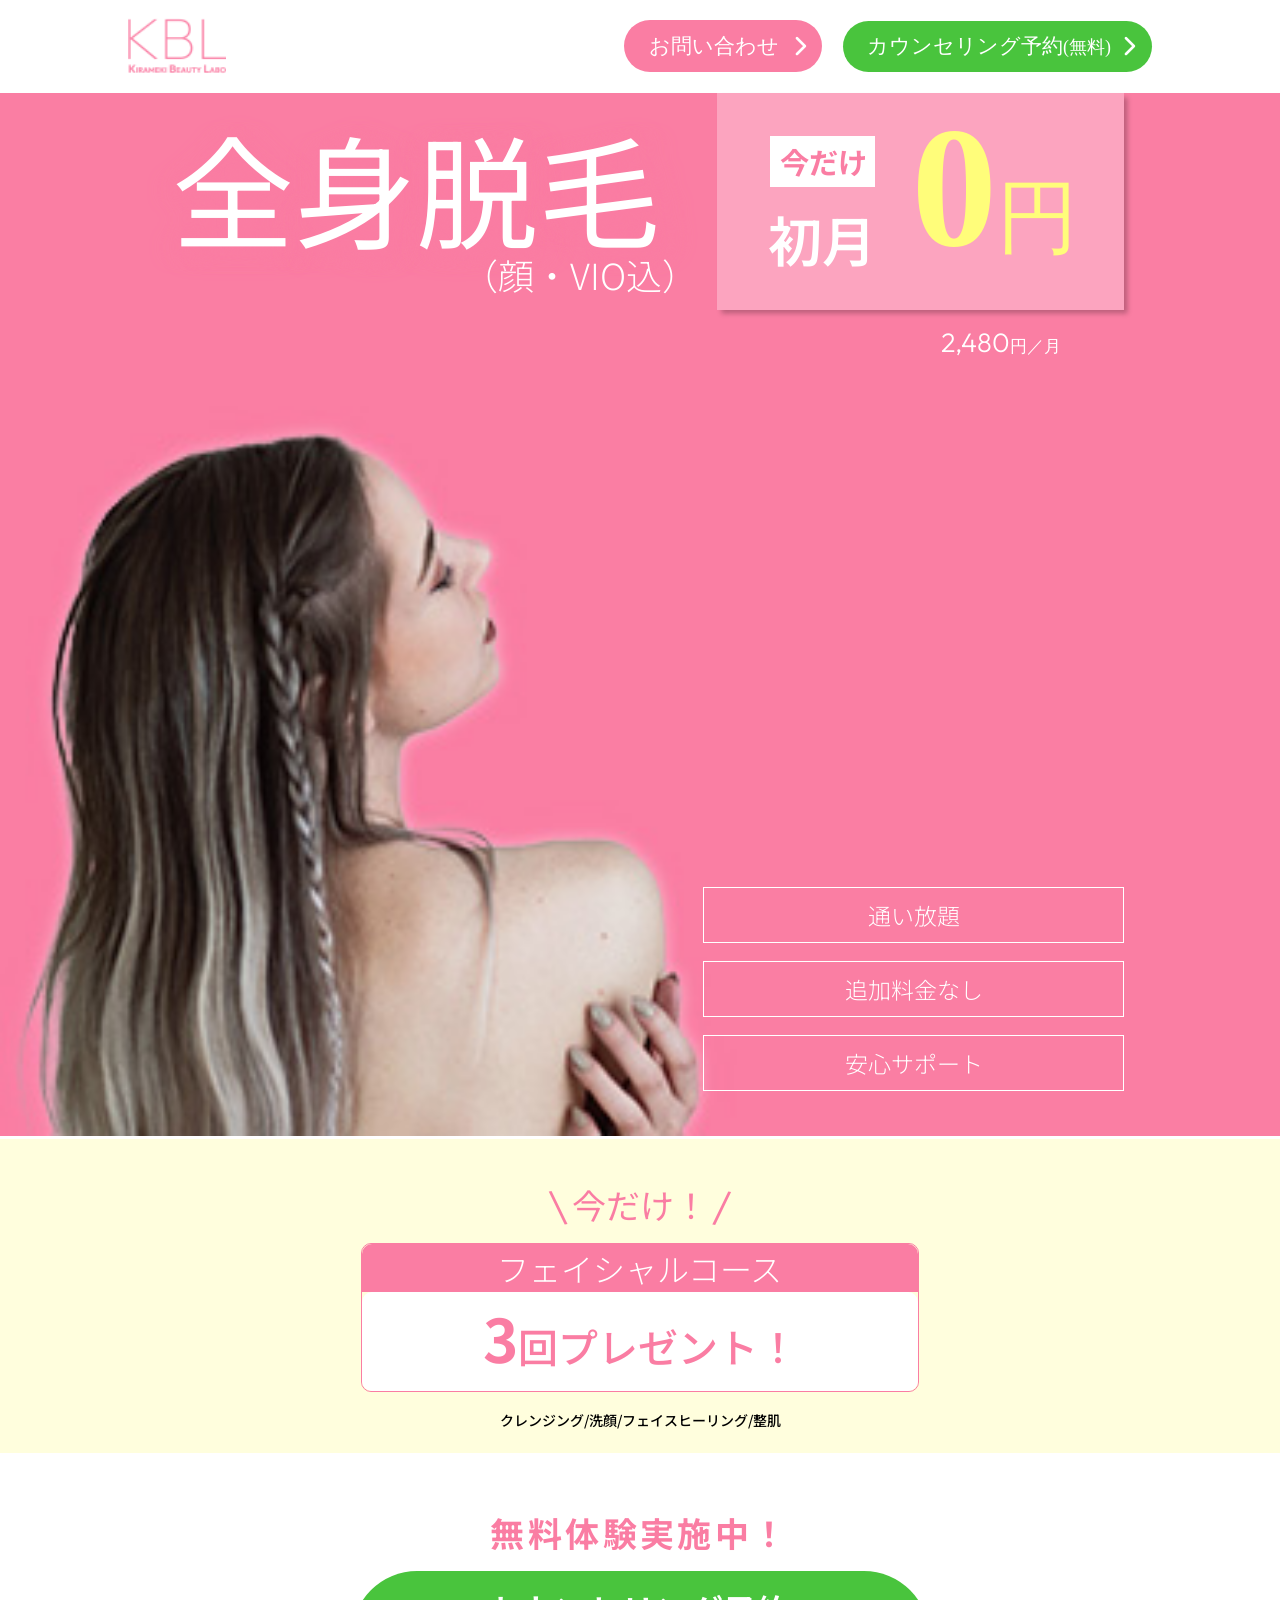
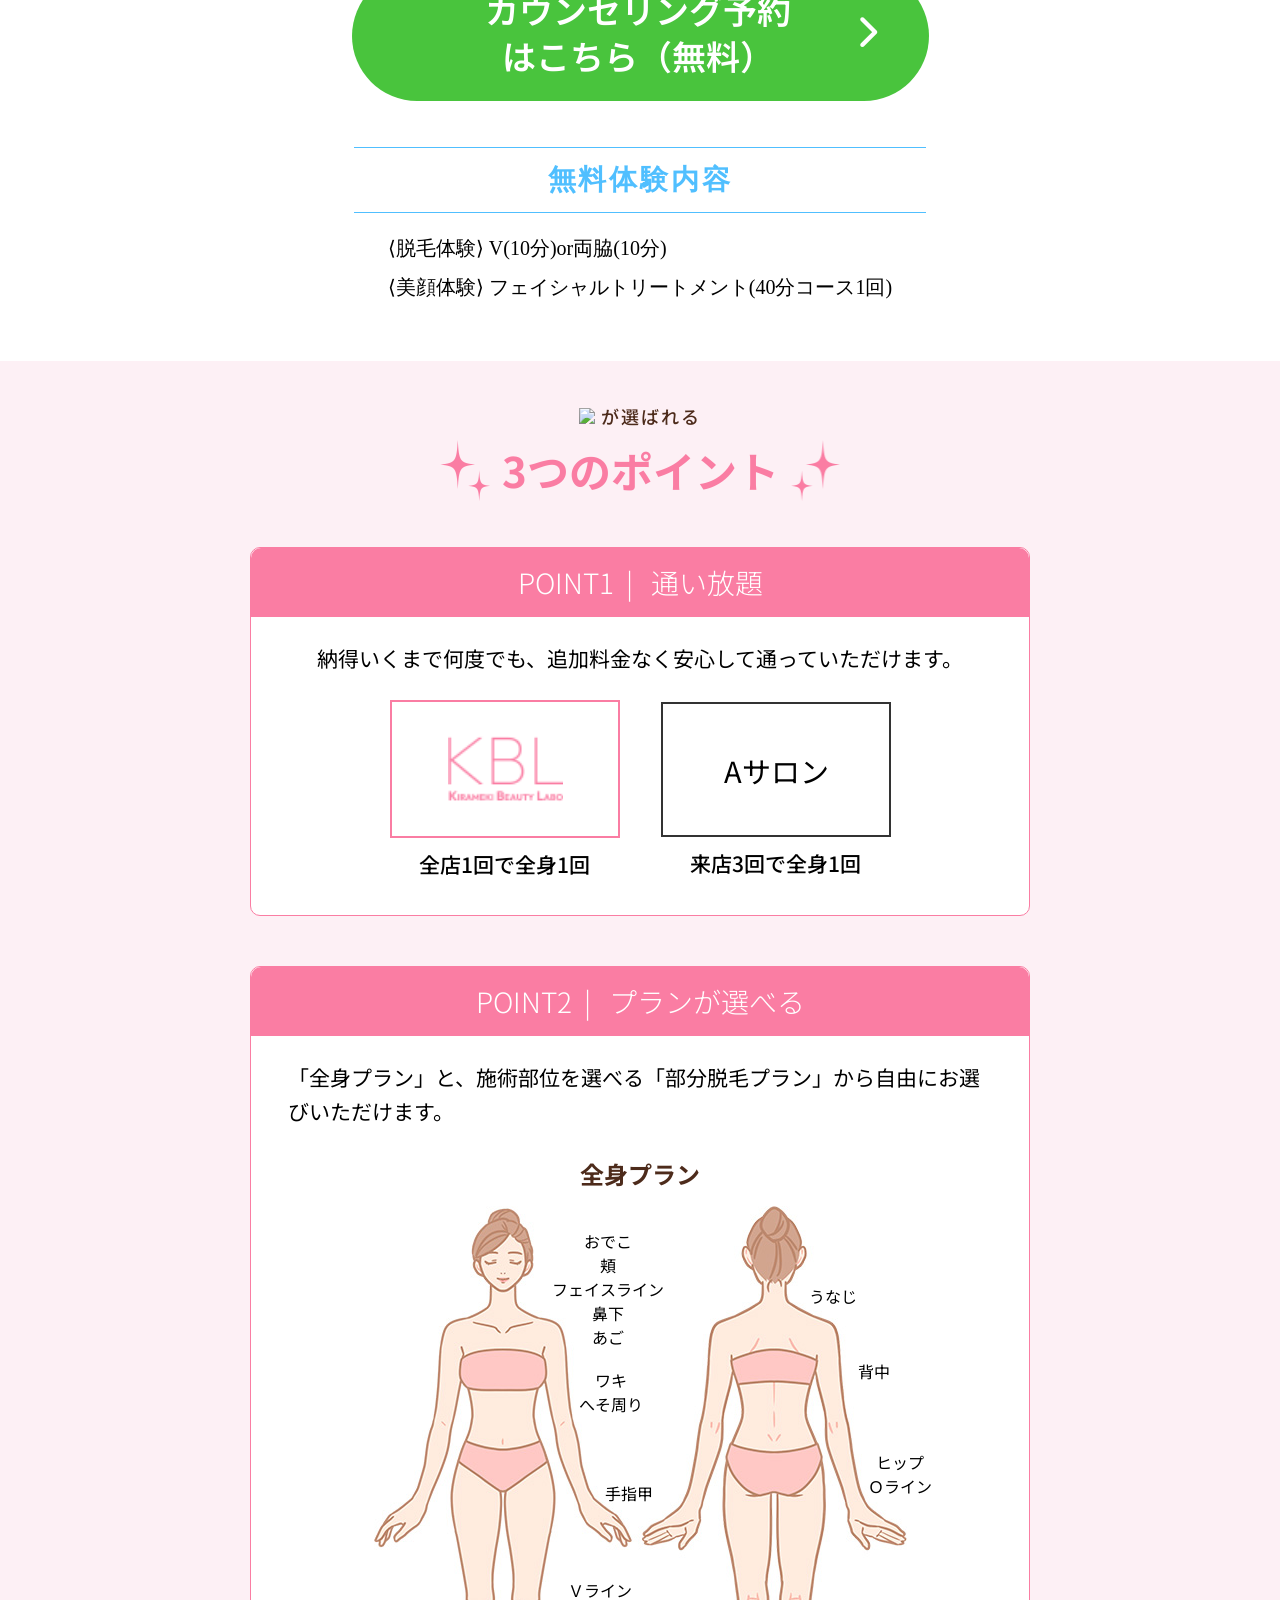
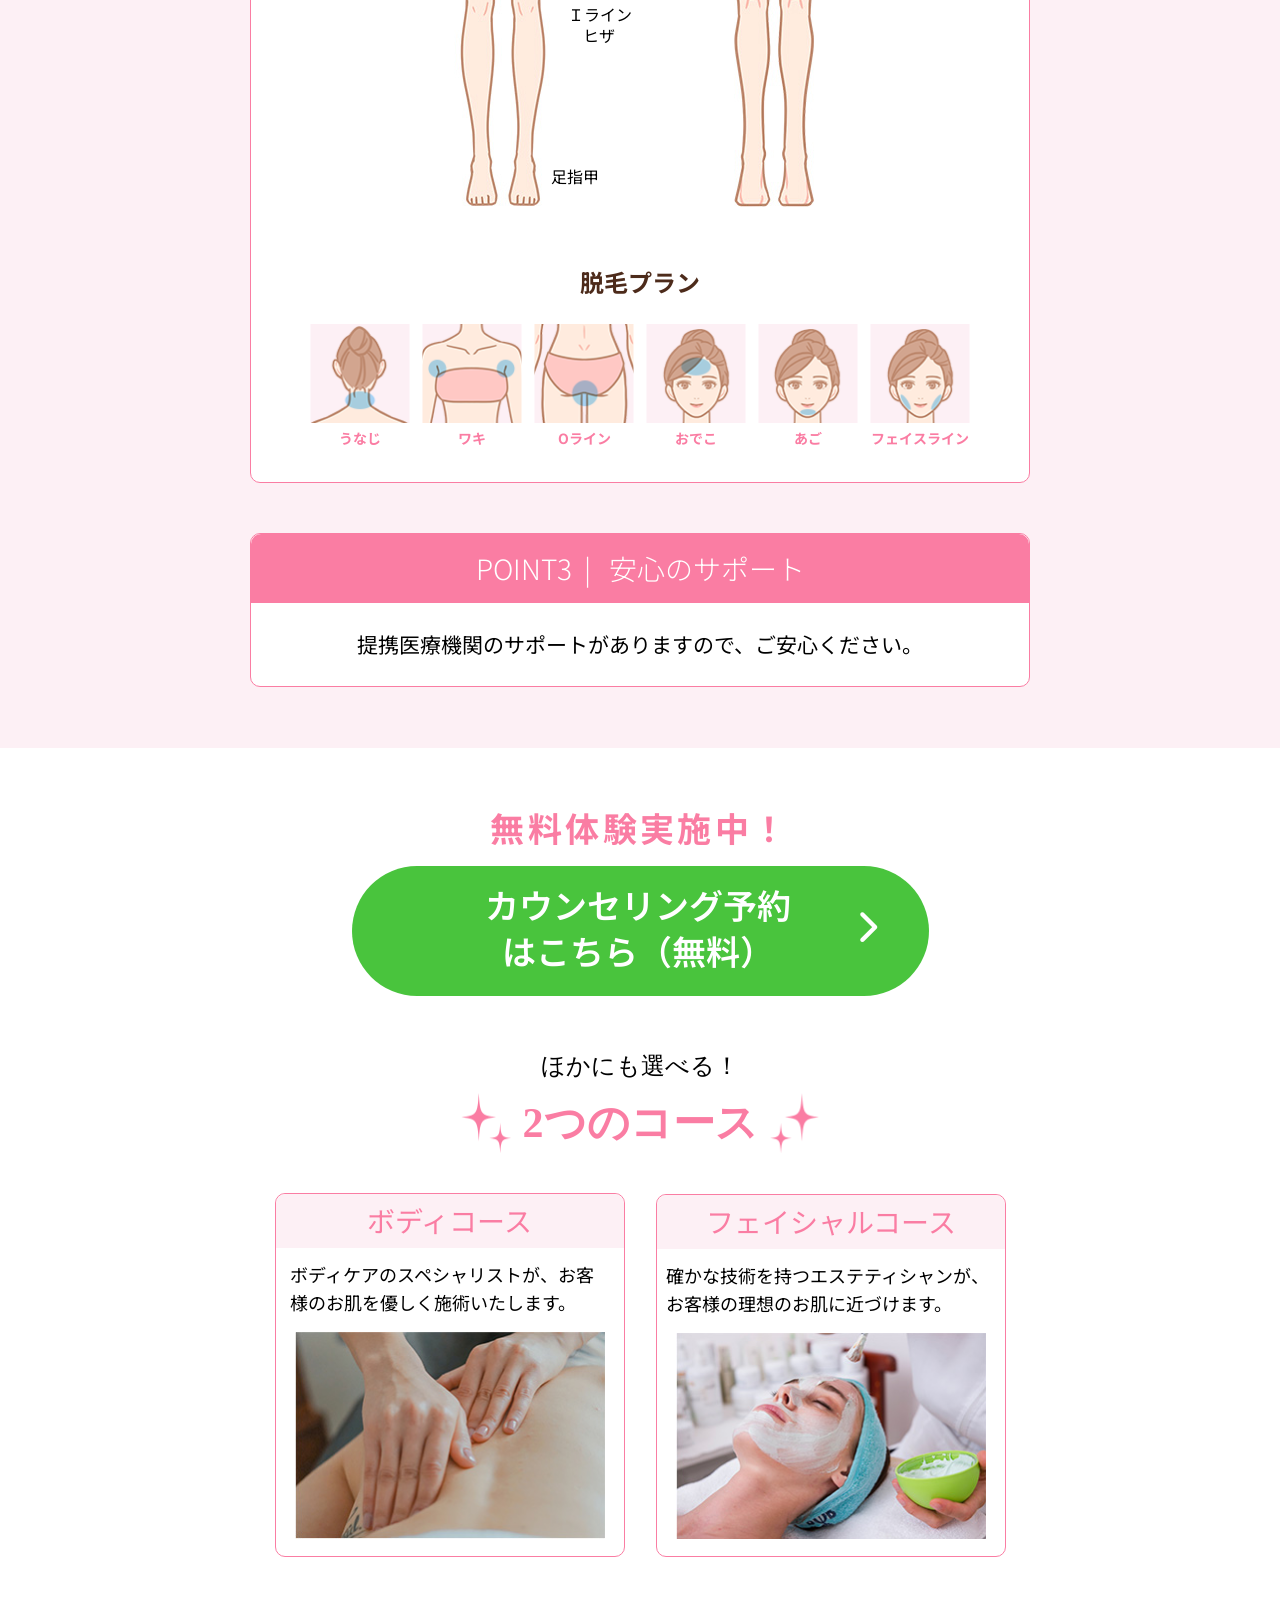
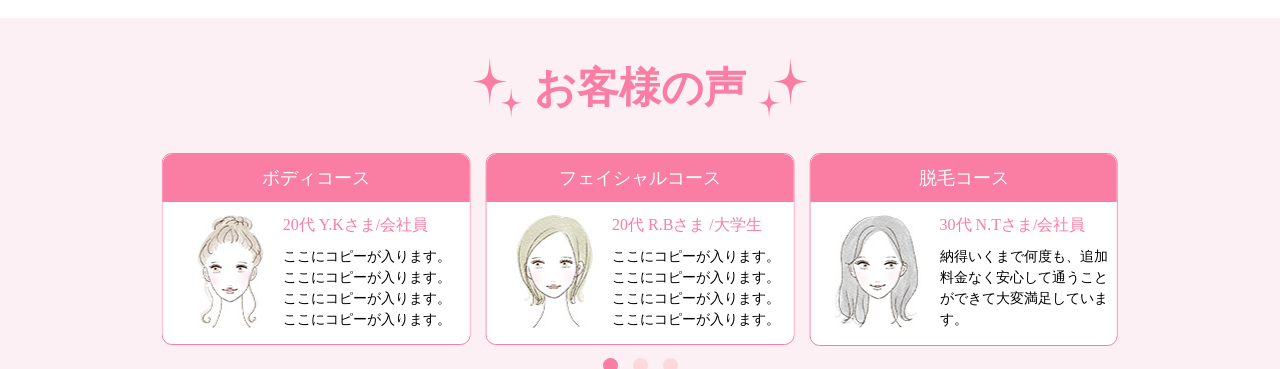
==== commit 31fc6f27: "指摘修正＿１回目" ====
--- a/index.html
+++ b/index.html
@@ -32,7 +32,7 @@
 <body>
     <header class="header">
         <div class="header__logo">
-            <img src="/assets/image/logo.png" alt="KBLのロゴ">
+            <img src="/assets/image/logo.png" alt="KBL KIRAMEKI BEAUTY LABO">
         </div>
         <nav class="header-nav">
             <a href="/anfrage" class="header__link header__link--pink">
@@ -65,7 +65,7 @@
                     </div>
                 </div>
                 <div class="main-visual__monthly">
-                    <p class="main-visual__monthly-price">2480<span class="main-visual__monthly-unit">円／月</span></p>
+                    <p class="main-visual__monthly-price">2,480<span class="main-visual__monthly-unit">円／月</span></p>
                 </div>
                 <div class="main-visual__features">
                     <div class="main-visual__feature">通い放題</div>
@@ -88,10 +88,10 @@
         </section>
         <section class="trial">
             <h2 class="trial__title">無料体験実施中！</h2>
-            <div class="trial__cta">
+            <a class="trial__cta" href="/reservation/">
                 <p class="trial__text">カウンセリング予約<span>はこちら（無料）</span></p>
                 <i class="trial__icon fa-solid fa-chevron-right"></i>
-            </div>
+            </a>
         </section>
         <section class="trial-detail">
             <h2 class="trial-detail__title">無料体験内容</h2>
@@ -102,11 +102,11 @@
         </section>
         <section class="features">
             <div class="features__intro">
-                <p class="features__brand"><span><strong>K</strong>IRAMEKI <strong>B</strong>EAUTY <strong>L</strong>ABO</span> が選ばれる</p>
+                <p class="features__brand"><img src="/assets/image/kirameki_beauty_Labo.png"> が選ばれる</p>
                 <h2 class="glitter features__title">
-                    <img src="/assets/image/kirakira_1.png" alt="キラキラマーク">
+                    <img src="/assets/image/kirakira_1.png" alt="">
                     3つのポイント
-                    <img src="/assets/image/kirakira_2.png" alt="キラキラマーク">
+                    <img src="/assets/image/kirakira_2.png" alt="">
                 </h2>
             </div>
             <div class="features__points">
@@ -116,7 +116,7 @@
                     <div class="comparison">
                         <div class="comparison__item">
                             <div class="comparison__logo comparison__logo--pink">
-                                <img src="/assets/image/logo.png" alt="KBLのロゴ">
+                                <img src="/assets/image/logo.png" alt="KBL KIRAMEKI BEAUTY LABO">
                             </div>
                             <p class="comparison__text">全店1回で全身1回</p>
                         </div>
@@ -171,8 +171,30 @@
                     </div>
                     <h4 class="features__subheading features__subheading--marge">脱毛プラン</h4>
                     <div class="plan plan--partial">
-                        <img src="/assets/image/plan_A.png" alt="脱毛プランA">
-                        <img src="/assets/image/plan_B.png" alt="脱毛プランB">
+                        <div class="plan--wrapper">
+                            <img src="/assets/image/unaji.png" alt="うなじ">
+                            <p>うなじ</p>
+                        </div>
+                        <div class="plan--wrapper">
+                            <img src="/assets/image/waki.png" alt="ワキ">
+                            <p>ワキ</p>
+                        </div >
+                        <div class="plan--wrapper">
+                            <img src="/assets/image/o_line.png" alt="o-ライン">
+                            <p>Oライン</p>
+                        </div>
+                        <div class="plan--wrapper">
+                            <img src="/assets/image/odeko.png" alt="おでこ">
+                            <p>おでこ</p>
+                        </div>
+                        <div class="plan--wrapper">
+                            <img src="/assets/image/ago.png" alt="あご">
+                            <p>あご</p>
+                        </div>
+                        <div class="plan--wrapper">
+                            <img src="/assets/image/face_line.png" alt="フェイスライン">
+                            <p>フェイスライン</p>
+                        </div>
                     </div>
                 </div>
                 <div class="features__point features__point--support">
@@ -183,17 +205,17 @@
         </section>
         <section class="trial">
             <h2 class="trial__title">無料体験実施中！</h2>
-            <div class="trial__cta">
+            <a class="trial__cta" href="/reservation/">
                 <p class="trial__text">カウンセリング予約<span>はこちら（無料）</span></p>
                 <i class="trial__icon fa-solid fa-chevron-right"></i>
-            </div>
+            </a>
         </section>
         <section class="course">
             <p class="course__label">ほかにも選べる！</p>
             <h2 class="glitter course__title">
-                <img src="/assets/image/kirakira_1.png" alt="キラキラマーク">
+                <img src="/assets/image/kirakira_1.png" alt="">
                 2つのコース
-                <img src="/assets/image/kirakira_2.png" alt="キラキラマーク">
+                <img src="/assets/image/kirakira_2.png" alt="">
             </h2>
             <div class="course__list">
                 <div class="course__item">
@@ -210,9 +232,9 @@
         </section>
         <section class="voice">
             <h2 class="glitter voice__title">
-                <img src="/assets/image/kirakira_1.png" alt="キラキラマーク">
+                <img src="/assets/image/kirakira_1.png" alt="">
                 お客様の声
-                <img src="/assets/image/kirakira_2.png" alt="キラキラマーク">
+                <img src="/assets/image/kirakira_2.png" alt="">
             </h2>
             <div class="swiper">
                 <div class="voice__list swiper-wrapper">
@@ -252,14 +274,14 @@
         </section>
         <section class="trial">
             <h2 class="trial__title">無料体験実施中！</h2>
-            <div class="trial__cta">
+            <a class="trial__cta" href="/reservation/">
                 <p class="trial__text">カウンセリング予約<span>はこちら（無料）</span></p>
                 <i class="trial__icon fa-solid fa-chevron-right"></i>
-            </div>
+            </a>
         </section>
         <footer class="footer">
             <div class="footer__logo">
-                <img src="/assets/image/logo_white.png" alt="KBLのロゴ">
+                <img src="/assets/image/logo_white.png" alt="KBL KIRAMEKI BEAUTY LABO">
             </div>
         </footer>
     </main>
--- a/assets/style/styles.css
+++ b/assets/style/styles.css
@@ -91,8 +91,10 @@
     font-weight: 400;
     font-family: 'Noto Sans JP', sans-serif;
     color: #ffffff;
-    background-color: rgba(250, 125, 163, 0.6);
-    box-shadow: 0px 0px 35px 10px rgba(255, 105, 180, 0.6);
+    text-shadow: 
+    5px 5px 25px #fa7da3,
+    -10px 5px 20px #fa7da3,
+    20px 5px 20px #fa7da3;
 }
 
 .main-visual__subtitle {
@@ -378,12 +380,9 @@
     letter-spacing: 0.1rem;
 }
 
-.features__brand span {
-    font-size: 0.8rem;
-}
-
-.features__brand strong {
-    font-size: 1.4rem;
+.features__brand img {
+    width: 13.25rem;
+    object-fit: cover;
 }
 
 .glitter {
@@ -571,8 +570,23 @@
     margin-bottom: 1.85rem;
 }
 
+.plan--wrapper {
+    display: flex;
+    flex-direction: column;
+    justify-content: center;
+    align-items: center;
+    gap: 0.4rem;
+}
+
+.plan--wrapper p {
+    font-size: 0.7rem;
+    font-family: 'Noto Sans JP', sans-serif; 
+    color: #fa7da3;
+    font-weight: bold;
+}
+
 .plan--partial img {
-    width: 16.25rem;
+    width: 5rem;
     object-fit: cover;
 }
 
@@ -648,7 +662,7 @@
 }
 
 .voice {
-    background-color: rgb(253, 240, 245);
+    background-color: #fdf0f5;
 }
 
 .voice__title {
@@ -721,7 +735,7 @@
 .swiper-pagination-bullet {
     width: 0.75rem !important;
     height: 0.75rem !important;
-    background-color: rgba(255, 210, 210) !important; /* 色も変更可 */
+    background-color: rgb(255, 120, 120) !important; /* 色も変更可 */
     margin: 0.6rem 0.375rem 2.45rem 0.375rem !important; /* 間隔調整 */
 }
 
--- a/assets/style/styles-mobile.css
+++ b/assets/style/styles-mobile.css
@@ -177,14 +177,10 @@
     .features__brand {
         font-size: 2.25rem;
     }
-
-    .features__brand span {
-        font-size: 1.875rem;
-    }
-
-    .features__brand strong {
-        font-size: 2.25rem;
-    }
+    
+.features__brand img {
+    width: 25rem;
+}
 
     .glitter {
         font-size: 4rem;
@@ -229,6 +225,14 @@
         padding: 2.5rem 4.25rem 2.875rem 4.5rem;
     }
 
+    .comparison__label {
+        font-size: 2.25rem;
+    }
+
+    .comparison__logo--black {
+        background-color: #fdf0f5;
+    }
+
     .comparison__text {
         font-size: 1.75rem;
         margin-top: 0.8rem;
@@ -300,13 +304,24 @@
     }
 
     .plan--partial {
-        flex-direction: column;
-        gap: 2.625rem;
+        display: grid;
+        grid-template-columns: repeat(3, 1fr); /* 3列 */
+        grid-template-rows: repeat(2, auto);   /* 2行（自動の高さ） */
+        row-gap: 2.625rem;     /* 縦方向（行間）の隙間 */
+        column-gap: 1.5rem;  /* 横方向（列間）の隙間 */
         margin-bottom: 2.625rem;
     }
 
+    .plan--wrapper {
+        gap: 1rem;
+    }
+
     .plan--partial img {
-        width: 40.375rem;
+        width: 12.5rem;
+    }
+
+    .plan--wrapper p {
+        font-size: 1.75rem;
     }
 
     .features__point--support {
@@ -394,7 +409,7 @@
     }
 
     .footer__logo {
-        width: 9.25 rem;
+        width: 9.25rem;
     }
 
     .footer__logo img {
